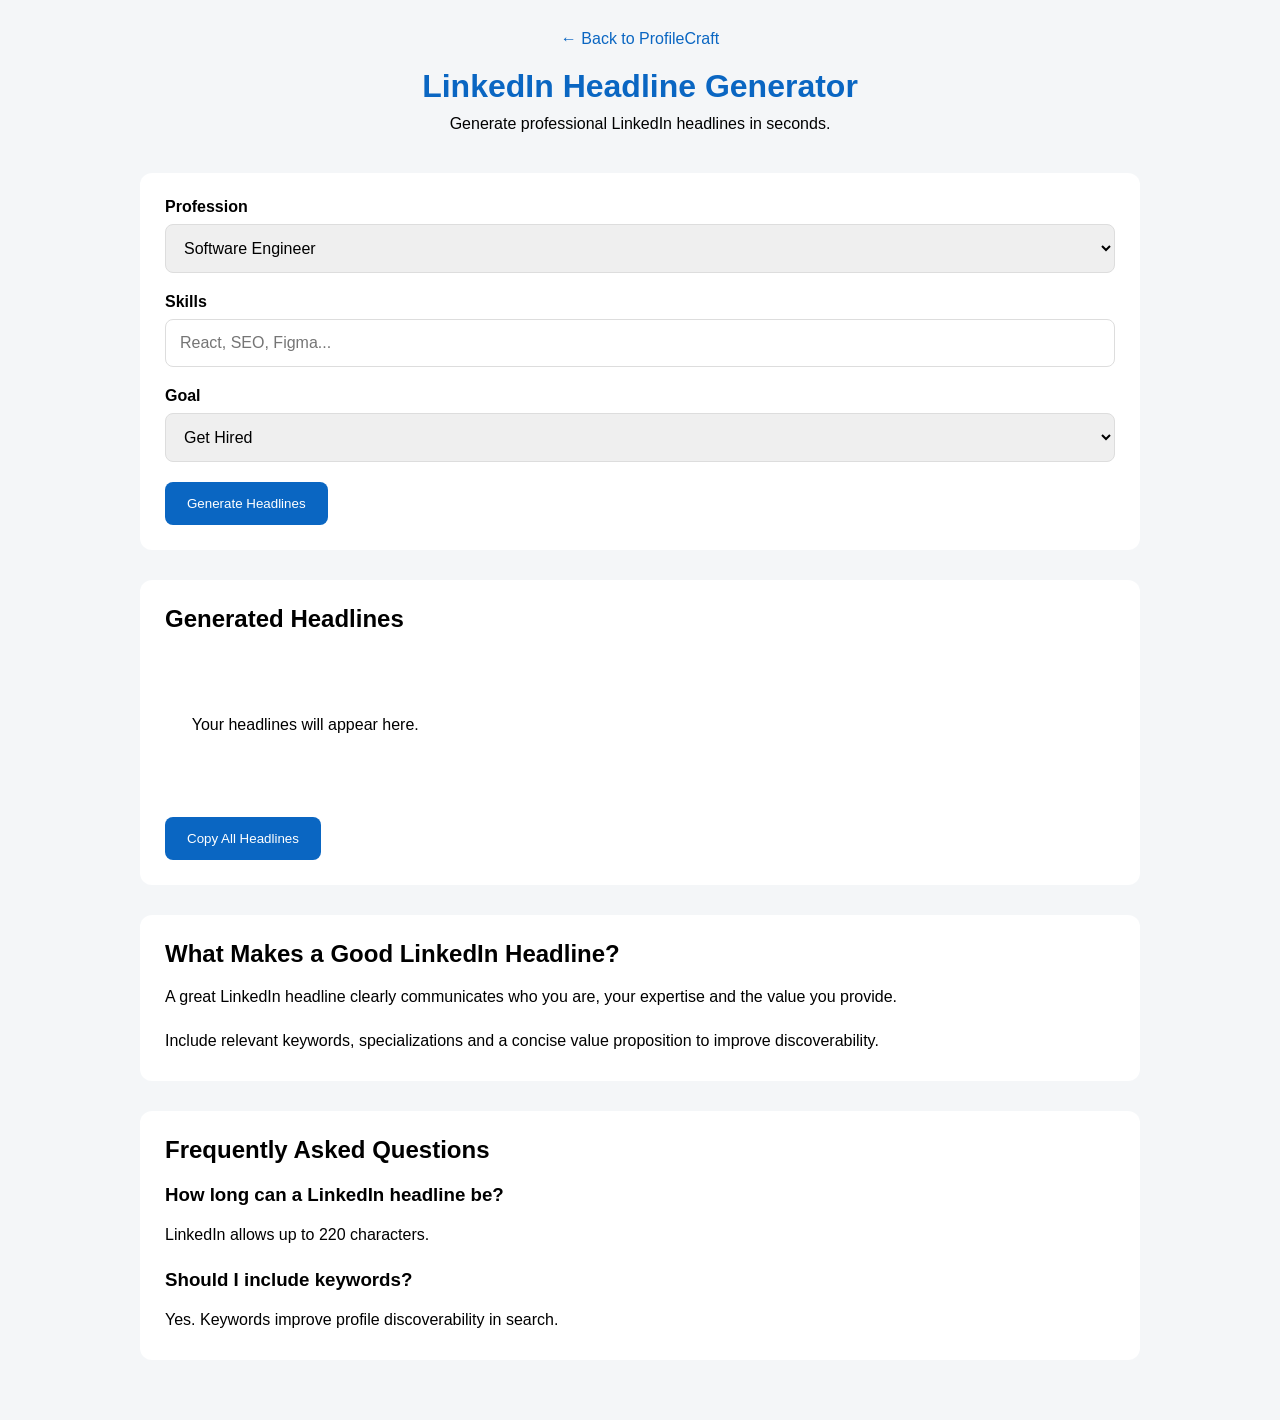
==== headline-generator.html @ 8f7e1bd5 "Added LinkedIn Headline Generator" ====
<!DOCTYPE html>
<html lang="en">
<head>
  <meta charset="UTF-8">
  <meta name="viewport" content="width=device-width, initial-scale=1.0">

  <title>LinkedIn Headline Generator | ProfileCraft</title>

  <meta
    name="description"
    content="Generate professional LinkedIn headlines instantly for job seekers, freelancers, students and professionals."
  >

  <link rel="stylesheet" href="headline-generator.css">
  <link rel="icon" href="favicon.svg">
</head>

<body>

<div class="container">

  <header>

    <a href="index.html" class="back-link">
      ← Back to ProfileCraft
    </a>

    <h1>LinkedIn Headline Generator</h1>

    <p>
      Generate professional LinkedIn headlines in seconds.
    </p>

  </header>

  <section class="generator-card">

    <div class="field">

      <label for="profession">Profession</label>

      <select id="profession">

        <option>Software Engineer</option>
        <option>Digital Marketer</option>
        <option>Designer</option>
        <option>Student</option>
        <option>Fresher</option>
        <option>Freelancer</option>
        <option>Business Owner</option>
        <option>Content Creator</option>
        <option>HR Professional</option>
        <option>Sales Professional</option>

      </select>

    </div>

    <div class="field">

      <label>Skills</label>

      <input
        type="text"
        id="skills"
        placeholder="React, SEO, Figma..."
      >

    </div>

    <div class="field">

      <label for="goal">Goal</label>

      <select id="goal">

        <option>Get Hired</option>
        <option>Find Clients</option>
        <option>Build Personal Brand</option>
        <option>Networking</option>

      </select>

    </div>

    <button id="generateBtn">
      Generate Headlines
    </button>

  </section>

  <section class="results-card">

    <h2>Generated Headlines</h2>

    <div id="results">

      Your headlines will appear here.

    </div>

    <button id="copyBtn">
      Copy All Headlines
    </button>

  </section>

  <section class="seo-content">

    <h2>What Makes a Good LinkedIn Headline?</h2>

    <p>
      A great LinkedIn headline clearly communicates who you are,
      your expertise and the value you provide.
    </p>

    <p>
      Include relevant keywords, specializations and a concise
      value proposition to improve discoverability.
    </p>

  </section>

  <section class="faq">

    <h2>Frequently Asked Questions</h2>

    <h3>How long can a LinkedIn headline be?</h3>

    <p>LinkedIn allows up to 220 characters.</p>

    <h3>Should I include keywords?</h3>

    <p>
      Yes. Keywords improve profile discoverability in search.
    </p>

  </section>

</div>

<script src="headline-generator.js"></script>

</body>
</html>
---- headline-generator.css ----
* {
  margin: 0;
  padding: 0;
  box-sizing: border-box;
}

body {
  font-family: Inter, sans-serif;
  background: #f4f6f8;
  padding: 30px;
}

.container {
  max-width: 1000px;
  margin: auto;
}

header {
  text-align: center;
  margin-bottom: 40px;
}

.back-link {
  display: inline-block;
  margin-bottom: 20px;
  text-decoration: none;
  color: #0A66C2;
}

h1 {
  color: #0A66C2;
  margin-bottom: 10px;
}

.generator-card,
.results-card,
.seo-content,
.faq {
  background: white;
  padding: 25px;
  border-radius: 12px;
  margin-bottom: 30px;
}

.field {
  margin-bottom: 20px;
}

label {
  display: block;
  margin-bottom: 8px;
  font-weight: 600;
}

select,
input {
  width: 100%;
  padding: 14px;
  border: 1px solid #ddd;
  border-radius: 8px;
  font-size: 16px;
}

button {
  background: #0A66C2;
  color: white;
  border: none;
  padding: 14px 22px;
  border-radius: 8px;
  cursor: pointer;
}

button:hover {
  opacity: 0.9;
}

#results {
  margin-top: 20px;
  line-height: 1.8;
  white-space: pre-wrap;
}

#copyBtn {
  margin-top: 20px;
}

.seo-content p,
.faq p {
  margin-top: 15px;
  line-height: 1.8;
}

.faq h3 {
  margin-top: 20px;
}

@media (max-width: 768px) {
  body {
    padding: 15px;
  }
}
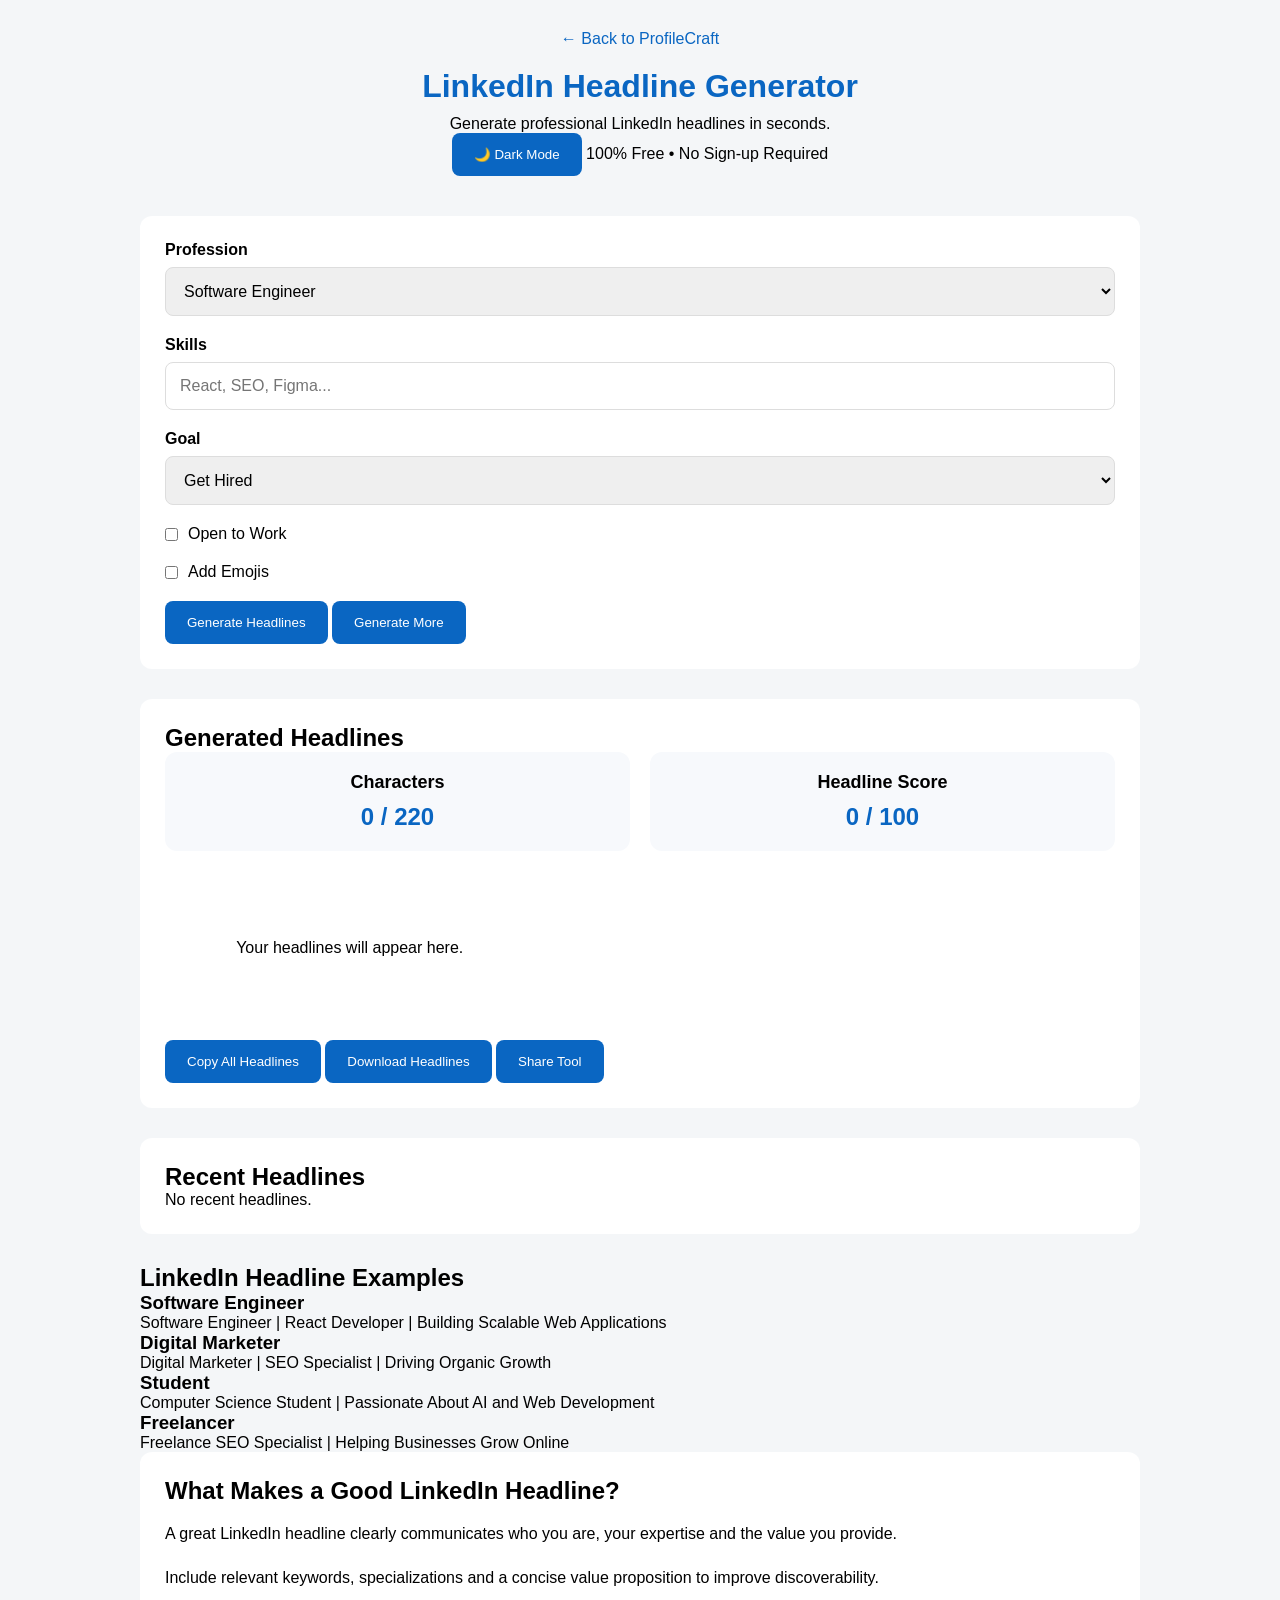
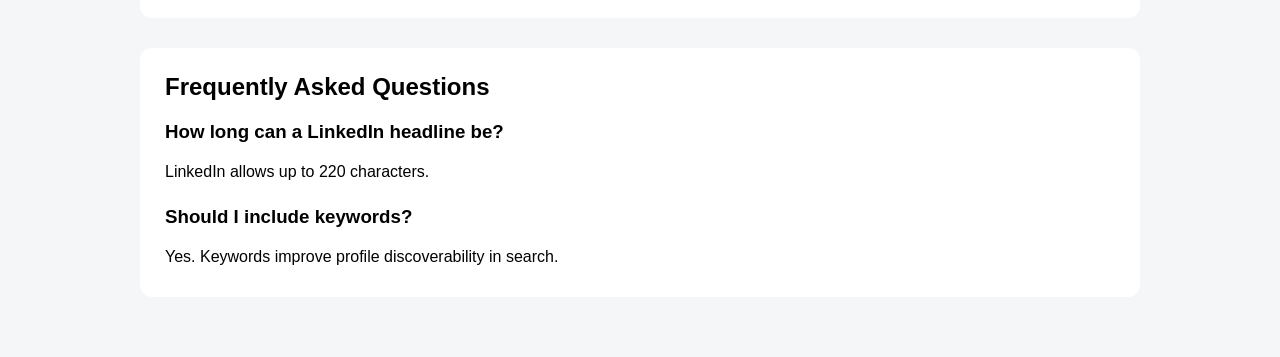
==== commit f6f3d656: "Added Phase C features to LinkedIn Headline Generator" ====
--- a/headline-generator.html
+++ b/headline-generator.html
@@ -1,145 +1,282 @@
 <!DOCTYPE html>
 <html lang="en">
 <head>
-  <meta charset="UTF-8">
-  <meta name="viewport" content="width=device-width, initial-scale=1.0">
-
-  <title>LinkedIn Headline Generator | ProfileCraft</title>
-
-  <meta
-    name="description"
-    content="Generate professional LinkedIn headlines instantly for job seekers, freelancers, students and professionals."
-  >
-
-  <link rel="stylesheet" href="headline-generator.css">
-  <link rel="icon" href="favicon.svg">
+    <meta charset="UTF-8">
+    <meta name="viewport" content="width=device-width, initial-scale=1.0">
+
+    <title>LinkedIn Headline Generator | ProfileCraft</title>
+
+    <meta
+        name="description"
+        content="Generate professional LinkedIn headlines instantly for job seekers, freelancers, students and professionals."
+    >
+
+    <link rel="stylesheet" href="headline-generator.css">
+    <link rel="icon" href="favicon.svg">
+    
 </head>
 
 <body>
 
-<div class="container">
-
-  <header>
-
-    <a href="index.html" class="back-link">
-      ← Back to ProfileCraft
-    </a>
-
-    <h1>LinkedIn Headline Generator</h1>
-
-    <p>
-      Generate professional LinkedIn headlines in seconds.
-    </p>
-
-  </header>
-
-  <section class="generator-card">
-
-    <div class="field">
-
-      <label for="profession">Profession</label>
-
-      <select id="profession">
-
-        <option>Software Engineer</option>
-        <option>Digital Marketer</option>
-        <option>Designer</option>
-        <option>Student</option>
-        <option>Fresher</option>
-        <option>Freelancer</option>
-        <option>Business Owner</option>
-        <option>Content Creator</option>
-        <option>HR Professional</option>
-        <option>Sales Professional</option>
-
-      </select>
+    <div class="container">
+
+        <header>
+
+            <a href="index.html" class="back-link">
+                ← Back to ProfileCraft
+            </a>
+
+            <h1>LinkedIn Headline Generator</h1>
+
+            <p>
+                Generate professional LinkedIn headlines in seconds.
+            </p>
+
+            <button id="themeToggle">
+                🌙 Dark Mode
+            </button>
+
+            <span class="free-badge">
+                100% Free • No Sign-up Required
+            </span>
+
+        </header>
+
+        <section class="generator-card">
+
+            <div class="field">
+
+                <label for="profession">Profession</label>
+
+                <select id="profession">
+
+                    <option>Software Engineer</option>
+                    <option>Digital Marketer</option>
+                    <option>Designer</option>
+                    <option>Student</option>
+                    <option>Fresher</option>
+                    <option>Freelancer</option>
+                    <option>Business Owner</option>
+                    <option>Content Creator</option>
+                    <option>HR Professional</option>
+                    <option>Sales Professional</option>
+
+                </select>
+
+            </div>
+
+            <div class="field">
+
+            <label>Skills</label>
+
+            <input
+                type="text"
+                id="skills"
+                placeholder="React, SEO, Figma...">
+
+            </div>
+
+            <div class="field">
+
+                <label for="goal">Goal</label>
+
+                <select id="goal">
+
+                    <option>Get Hired</option>
+                    <option>Find Clients</option>
+                    <option>Build Personal Brand</option>
+                    <option>Networking</option>
+
+                </select>
+
+            </div>
+
+            <div class="checkbox-group">
+
+                <label>
+                    <input type="checkbox" id="openToWork">
+                    Open to Work
+                </label>
+
+            </div>
+
+            <div class="checkbox-group">
+
+                <label>
+                    <input type="checkbox" id="emojiMode">
+                    Add Emojis
+                </label>
+
+            </div>
+
+            <button id="generateBtn">
+                Generate Headlines
+            </button>
+
+            <button id="moreBtn">
+                Generate More
+            </button>
+
+        </section>
+
+        <section class="results-card">
+
+            <h2>Generated Headlines</h2>
+
+            <div id="headlineStats">
+
+                <div class="stat-box">
+                    <h3>Characters</h3>
+                    <p id="characterCount">
+                    0 / 220
+                    </p>
+                </div>
+
+                <div class="stat-box">
+                    <h3>Headline Score</h3>
+                    <p id="headlineScore">
+                    0 / 100
+                    </p>
+                </div>
+
+            </div>
+
+            <div id="results">
+
+                Your headlines will appear here.
+
+            </div>
+
+            <button id="copyBtn">
+                Copy All Headlines
+            </button>
+
+            <button id="downloadBtn">
+                Download Headlines
+            </button>
+
+            <button id="shareBtn">
+                Share Tool
+            </button>
+
+        </section>
+
+        <section class="history-card">
+
+            <h2>Recent Headlines</h2>
+
+            <div id="historyList">
+                No recent headlines.
+            </div>
+
+        </section>
+
+        <section class="examples">
+
+            <h2>
+            LinkedIn Headline Examples
+            </h2>
+
+            <h3>
+            Software Engineer
+            </h3>
+
+            <p>
+            Software Engineer |
+            React Developer |
+            Building Scalable Web Applications
+            </p>
+
+            <h3>
+            Digital Marketer
+            </h3>
+
+            <p>
+            Digital Marketer |
+            SEO Specialist |
+            Driving Organic Growth
+            </p>
+
+            <h3>
+            Student
+            </h3>
+
+            <p>
+            Computer Science Student |
+            Passionate About AI and Web Development
+            </p>
+
+            <h3>
+            Freelancer
+            </h3>
+
+            <p>
+            Freelance SEO Specialist |
+            Helping Businesses Grow Online
+            </p>
+
+        </section>
+
+        <section class="seo-content">
+
+            <h2>What Makes a Good LinkedIn Headline?</h2>
+
+            <p>
+            A great LinkedIn headline clearly communicates who you are,
+            your expertise and the value you provide.
+            </p>
+
+            <p>
+            Include relevant keywords, specializations and a concise
+            value proposition to improve discoverability.
+            </p>
+
+        </section>
+
+        <section class="faq">
+
+            <h2>Frequently Asked Questions</h2>
+
+            <h3>How long can a LinkedIn headline be?</h3>
+
+            <p>LinkedIn allows up to 220 characters.</p>
+
+            <h3>Should I include keywords?</h3>
+
+            <p>
+                Yes. Keywords improve profile discoverability in search.
+            </p>
+
+        </section>
 
     </div>
 
-    <div class="field">
-
-      <label>Skills</label>
-
-      <input
-        type="text"
-        id="skills"
-        placeholder="React, SEO, Figma..."
-      >
-
-    </div>
-
-    <div class="field">
-
-      <label for="goal">Goal</label>
-
-      <select id="goal">
-
-        <option>Get Hired</option>
-        <option>Find Clients</option>
-        <option>Build Personal Brand</option>
-        <option>Networking</option>
-
-      </select>
-
-    </div>
-
-    <button id="generateBtn">
-      Generate Headlines
-    </button>
-
-  </section>
-
-  <section class="results-card">
-
-    <h2>Generated Headlines</h2>
-
-    <div id="results">
-
-      Your headlines will appear here.
-
-    </div>
-
-    <button id="copyBtn">
-      Copy All Headlines
-    </button>
-
-  </section>
-
-  <section class="seo-content">
-
-    <h2>What Makes a Good LinkedIn Headline?</h2>
-
-    <p>
-      A great LinkedIn headline clearly communicates who you are,
-      your expertise and the value you provide.
-    </p>
-
-    <p>
-      Include relevant keywords, specializations and a concise
-      value proposition to improve discoverability.
-    </p>
-
-  </section>
-
-  <section class="faq">
-
-    <h2>Frequently Asked Questions</h2>
-
-    <h3>How long can a LinkedIn headline be?</h3>
-
-    <p>LinkedIn allows up to 220 characters.</p>
-
-    <h3>Should I include keywords?</h3>
-
-    <p>
-      Yes. Keywords improve profile discoverability in search.
-    </p>
-
-  </section>
-
-</div>
-
-<script src="headline-generator.js"></script>
+    <script src="headline-generator.js"></script>
+
+    <script type="application/ld+json">
+    {
+    "@context":"https://schema.org",
+    "@type":"FAQPage",
+    "mainEntity":[
+    {
+    "@type":"Question",
+    "name":"How long can a LinkedIn headline be?",
+    "acceptedAnswer":{
+    "@type":"Answer",
+    "text":"LinkedIn headlines can contain up to 220 characters."
+    }
+    },
+    {
+    "@type":"Question",
+    "name":"Should I include keywords?",
+    "acceptedAnswer":{
+    "@type":"Answer",
+    "text":"Yes. Keywords improve profile discoverability and help recruiters find you."
+    }
+    }
+    ]
+    }
+    </script>
 
 </body>
 </html>
--- a/headline-generator.css
+++ b/headline-generator.css
@@ -98,4 +98,120 @@
   body {
     padding: 15px;
   }
+}
+#headlineStats {
+  display: grid;
+  grid-template-columns: 1fr 1fr;
+  gap: 20px;
+  margin-bottom: 25px;
+}
+
+.stat-box {
+  background: #f7f9fc;
+  padding: 20px;
+  border-radius: 12px;
+  text-align: center;
+}
+
+.stat-box h3 {
+  margin-bottom: 10px;
+  font-size: 18px;
+}
+
+.stat-box p {
+  font-size: 24px;
+  font-weight: 700;
+  color: #0A66C2;
+}
+
+@media (max-width: 768px) {
+  #headlineStats {
+    grid-template-columns: 1fr;
+  }
+}
+
+.headline-item {
+  background: #f7f9fc;
+  padding: 18px;
+  border-radius: 12px;
+  margin-bottom: 15px;
+
+  display: flex;
+  justify-content: space-between;
+  align-items: center;
+  gap: 20px;
+}
+
+.headline-item p {
+  flex: 1;
+  line-height: 1.6;
+}
+
+.copyHeadline {
+  white-space: nowrap;
+}
+
+@media (max-width: 768px) {
+
+  .headline-item {
+    flex-direction: column;
+    align-items: stretch;
+  }
+
+}
+
+.checkbox-group {
+  margin-bottom: 20px;
+}
+
+.checkbox-group label {
+  display: flex;
+  align-items: center;
+  gap: 10px;
+  font-weight: 500;
+}
+
+.checkbox-group input {
+  width: auto;
+}
+
+.headline-buttons {
+  display: flex;
+  gap: 10px;
+}
+
+.dark-mode {
+  background: #121212;
+  color: white;
+}
+
+.dark-mode .generator-card,
+.dark-mode .results-card,
+.dark-mode .seo-content,
+.dark-mode .faq,
+.dark-mode .headline-item,
+.dark-mode .stat-box {
+  background: #1e1e1e;
+  color: white;
+}
+
+.dark-mode input,
+.dark-mode select {
+  background: #2a2a2a;
+  color: white;
+  border: 1px solid #444;
+}
+
+.history-card {
+  background: white;
+  padding: 25px;
+  border-radius: 12px;
+  margin-bottom: 30px;
+}
+
+.history-item {
+  background: #f7f9fc;
+  padding: 15px;
+  border-radius: 8px;
+  margin-bottom: 10px;
 }
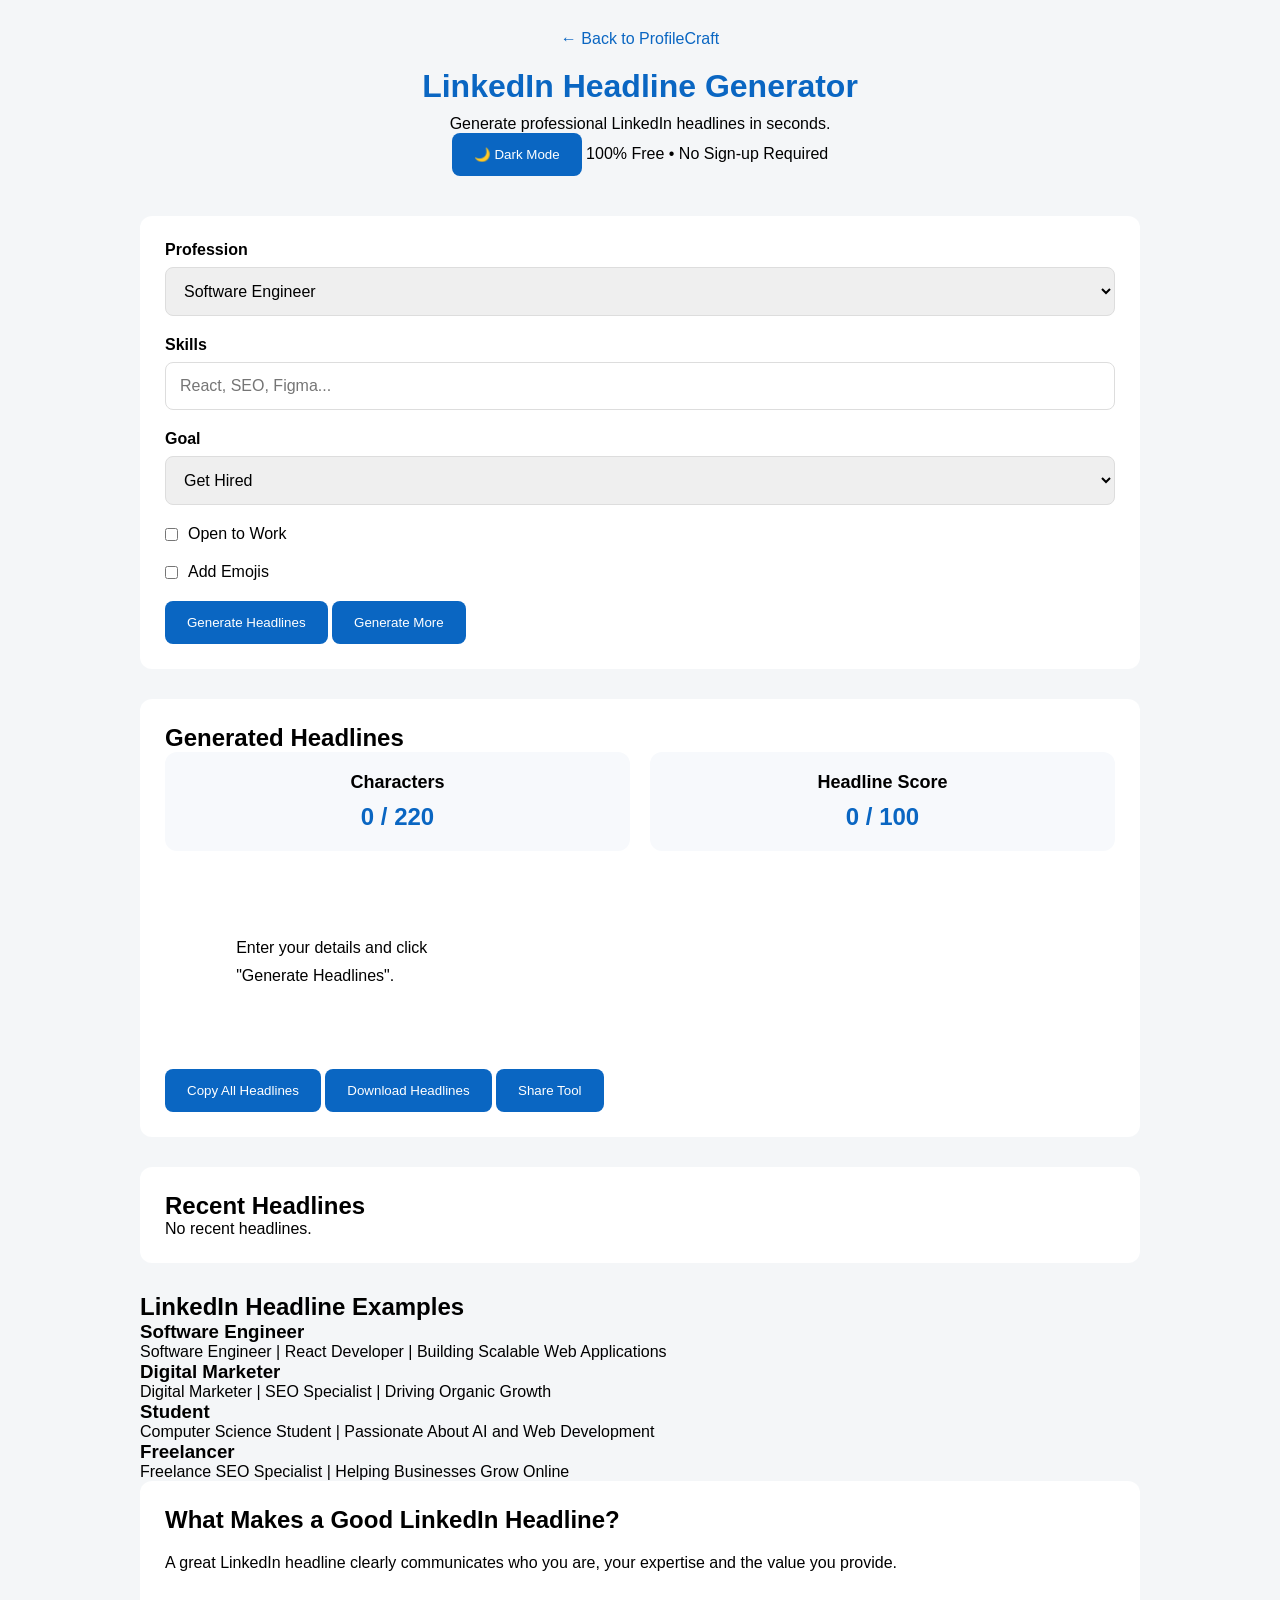
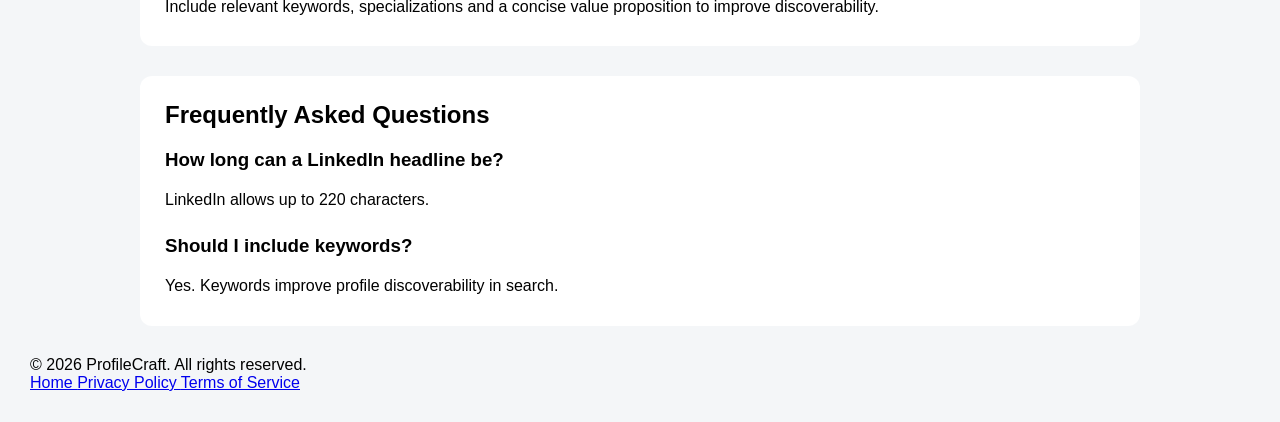
==== commit 572f70ef: "Refactored headline generator and fixed all JS bugs" ====
--- a/headline-generator.html
+++ b/headline-generator.html
@@ -13,6 +13,36 @@
 
     <link rel="stylesheet" href="headline-generator.css">
     <link rel="icon" href="favicon.svg">
+
+    <meta
+        name="robots"
+        content="index,follow"
+    >
+
+    <meta
+        property="og:title"
+        content="LinkedIn Headline Generator | ProfileCraft"
+    >
+
+    <meta
+        property="og:description"
+        content="Generate professional LinkedIn headlines instantly."
+    >
+
+    <meta
+        property="og:type"
+        content="website"
+    >
+
+    <meta
+        property="og:url"
+        content="https://profilecut.avikyou4.workers.dev/headline-generator.html"
+    >
+
+    <link
+        rel="canonical"
+        href="https://profilecut.avikyou4.workers.dev/headline-generator.html"
+    >
     
 </head>
 
@@ -32,7 +62,10 @@
                 Generate professional LinkedIn headlines in seconds.
             </p>
 
-            <button id="themeToggle">
+            <button
+                type="button"
+                id="themeToggle"
+            >     
                 🌙 Dark Mode
             </button>
 
@@ -48,7 +81,11 @@
 
                 <label for="profession">Profession</label>
 
-                <select id="profession">
+                <select
+                    id="profession"
+                    name="profession"
+                    aria-label="Profession"
+                >
 
                     <option>Software Engineer</option>
                     <option>Digital Marketer</option>
@@ -67,7 +104,9 @@
 
             <div class="field">
 
-            <label>Skills</label>
+            <label for="skills">
+                Skills
+            </label>
 
             <input
                 type="text"
@@ -80,7 +119,11 @@
 
                 <label for="goal">Goal</label>
 
-                <select id="goal">
+                <select
+                    id="goal"
+                    name="goal"
+                    aria-label="Goal"
+                >
 
                     <option>Get Hired</option>
                     <option>Find Clients</option>
@@ -94,7 +137,11 @@
             <div class="checkbox-group">
 
                 <label>
-                    <input type="checkbox" id="openToWork">
+                    <input
+                        type="checkbox"
+                        id="openToWork"
+                        name="openToWork"
+                    >
                     Open to Work
                 </label>
 
@@ -103,17 +150,27 @@
             <div class="checkbox-group">
 
                 <label>
-                    <input type="checkbox" id="emojiMode">
+                    <input
+                        type="checkbox"
+                        id="emojiMode"
+                        name="emojiMode"
+                    >
                     Add Emojis
                 </label>
 
             </div>
 
-            <button id="generateBtn">
+            <button
+                type="button"
+                id="generateBtn"
+            >
                 Generate Headlines
             </button>
 
-            <button id="moreBtn">
+            <button
+                type="button"
+                id="moreBtn"
+            >    
                 Generate More
             </button>
 
@@ -143,19 +200,29 @@
 
             <div id="results">
 
-                Your headlines will appear here.
-
-            </div>
-
-            <button id="copyBtn">
+                Enter your details and click
+                "Generate Headlines".
+
+            </div>
+
+            <button
+                type="button"
+                id="copyBtn"
+            >     
                 Copy All Headlines
             </button>
 
-            <button id="downloadBtn">
+            <button
+                type="button"
+                id="downloadBtn"
+            >     
                 Download Headlines
             </button>
 
-            <button id="shareBtn">
+            <button
+                type="button"
+                id="shareBtn"
+            >     
                 Share Tool
             </button>
 
@@ -278,5 +345,30 @@
     }
     </script>
 
+    <footer>
+
+        <p>
+            © 2026 ProfileCraft.
+            All rights reserved.
+        </p>
+
+        <div class="footer-links">
+
+            <a href="index.html">
+                 Home
+            </a>
+
+            <a href="privacy.html">
+                Privacy Policy
+            </a>
+
+            <a href="terms.html">
+                Terms of Service
+            </a>
+
+        </div>
+
+    </footer>
+
 </body>
 </html>
--- a/headline-generator.css
+++ b/headline-generator.css
@@ -214,4 +214,8 @@
   padding: 15px;
   border-radius: 8px;
   margin-bottom: 10px;
+}
+
+.dark-mode .history-item {
+  background: #2a2a2a;
 }
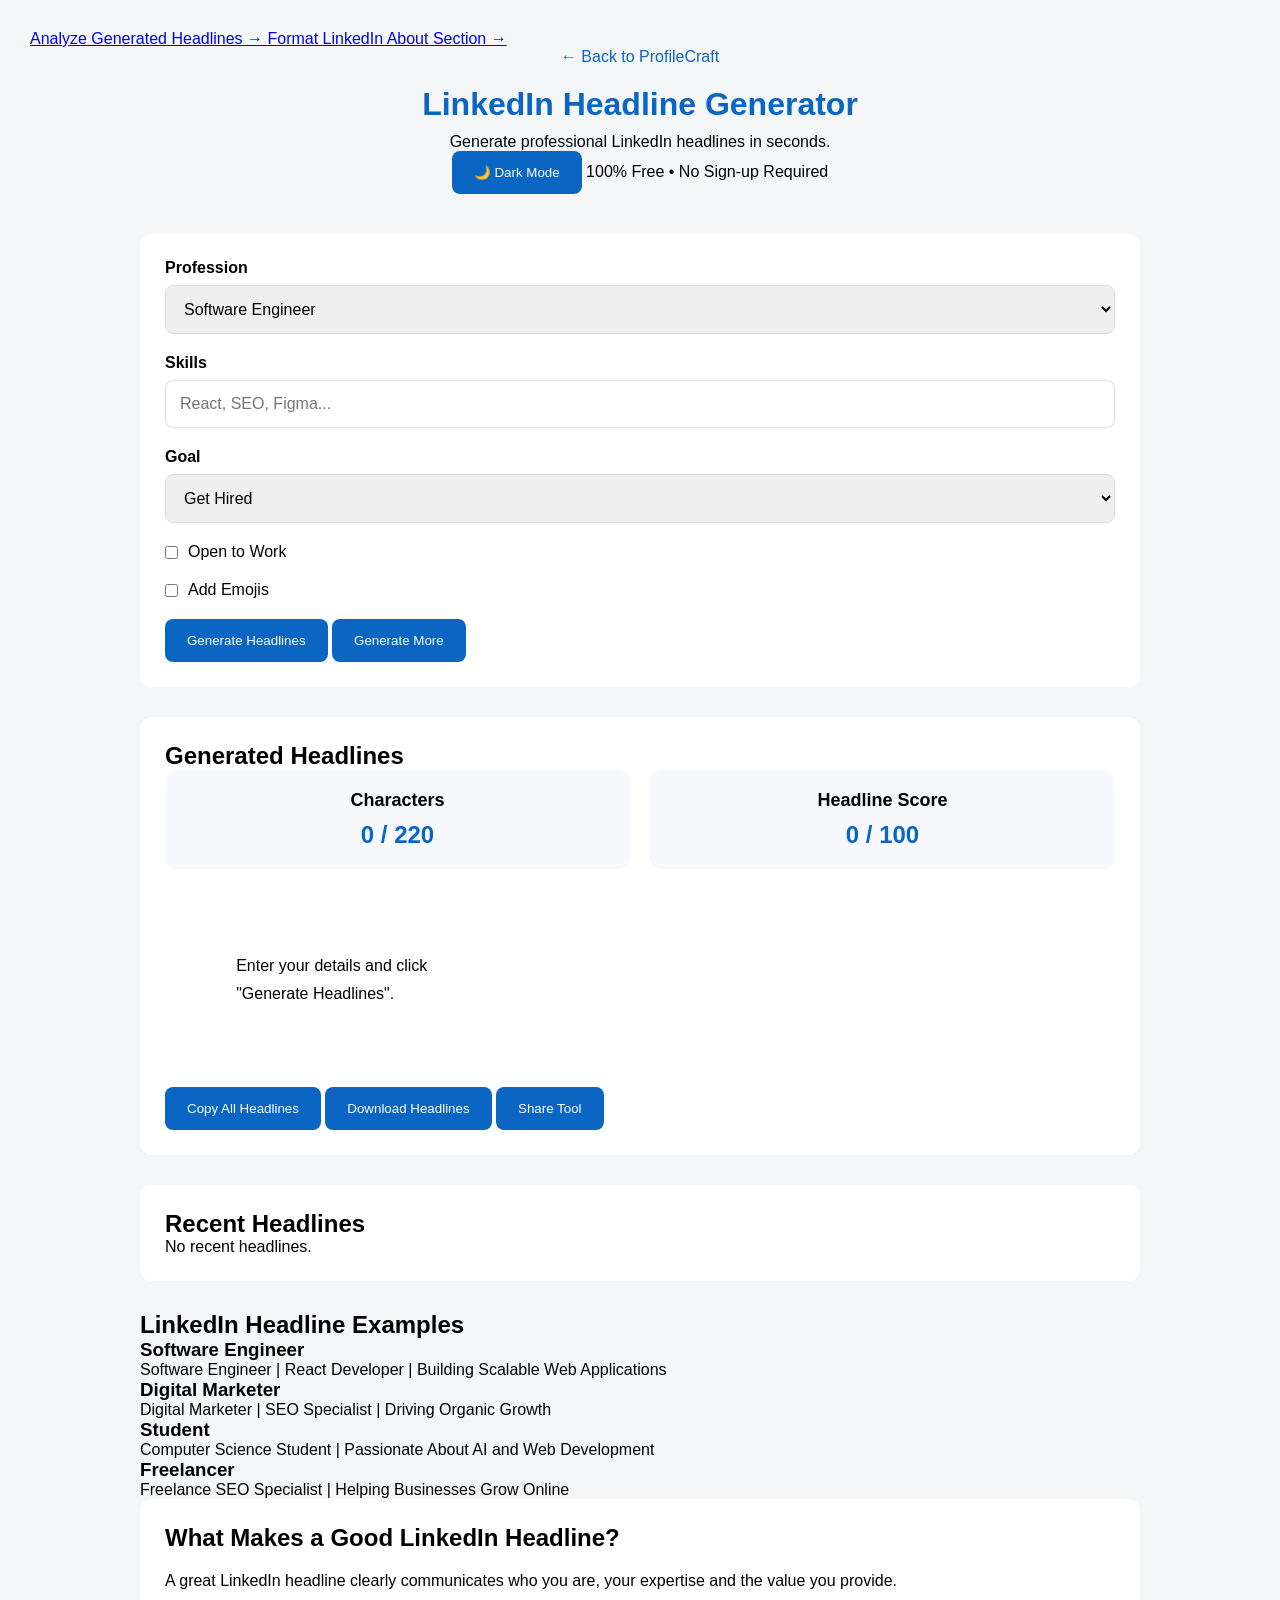
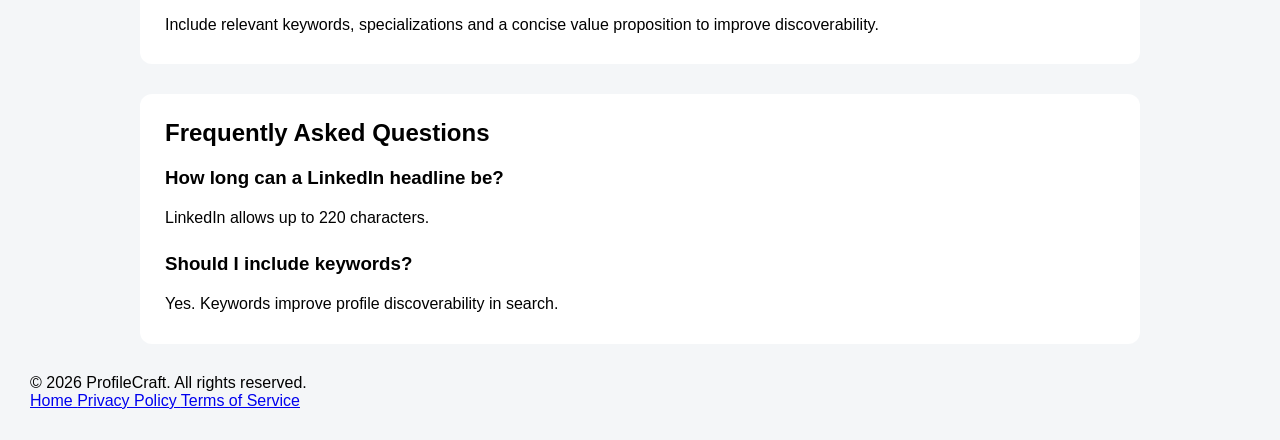
==== commit 16b60187: "ProfileCraft v1.1 homepage cleanup and SEO upgrade" ====
--- a/headline-generator.html
+++ b/headline-generator.html
@@ -43,6 +43,18 @@
         rel="canonical"
         href="https://profilecut.avikyou4.workers.dev/headline-generator.html"
     >
+
+    <div class="tool-navigation">
+
+        <a href="headline-analyzer.html">
+            Analyze Generated Headlines →
+        </a>
+
+        <a href="index.html">
+            Format LinkedIn About Section →
+        </a>
+
+    </div>
     
 </head>
 
@@ -370,5 +382,13 @@
 
     </footer>
 
+    <script type="application/ld+json">
+        {
+        "@context":"https://schema.org",
+        "@type":"FAQPage",
+        ...
+        }
+    </script>
+
 </body>
 </html>
--- a/headline-generator.css
+++ b/headline-generator.css
@@ -218,4 +218,5 @@
 
 .dark-mode .history-item {
   background: #2a2a2a;
-}+}
+
